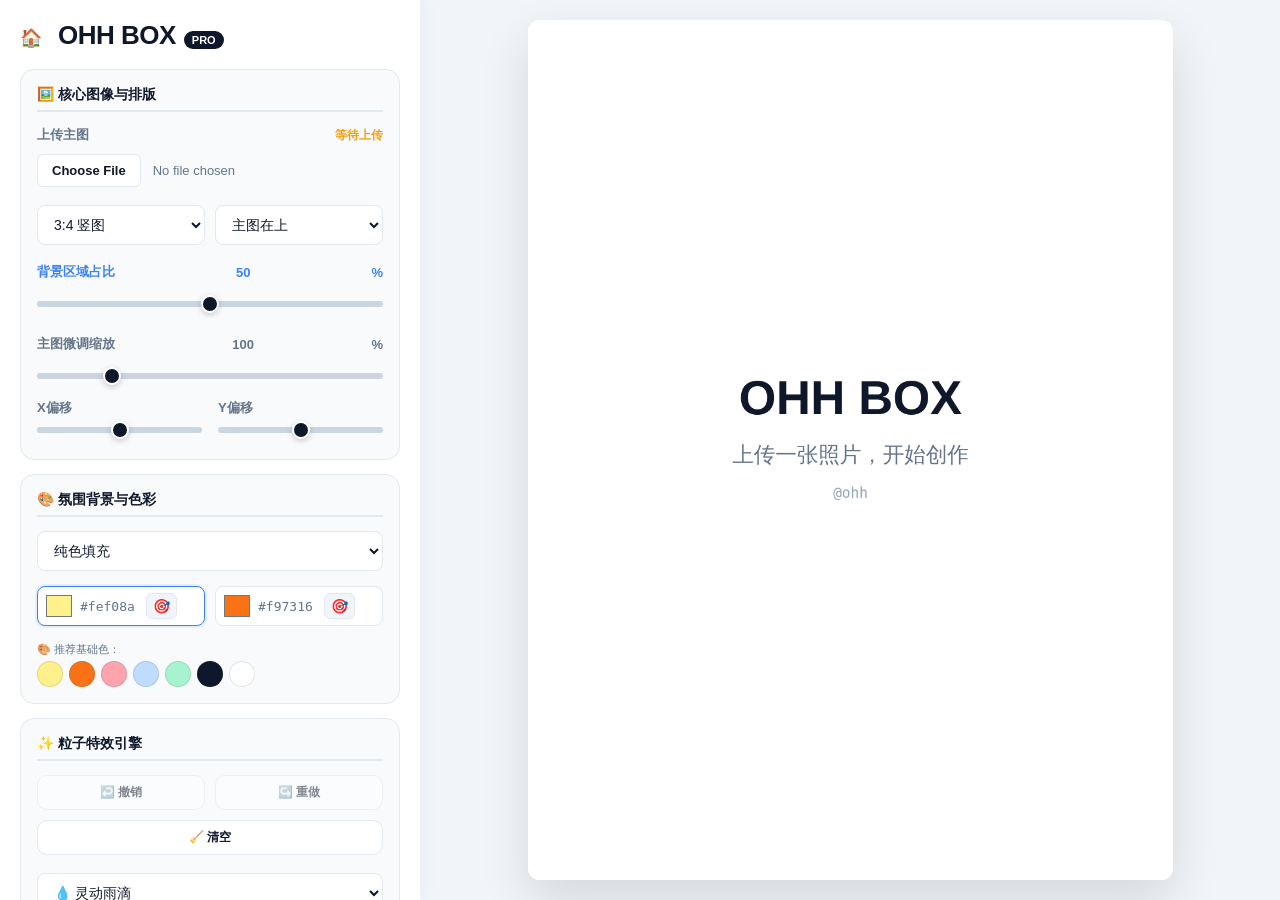
==== ohh-box/index.html @ a3970f1c "升级为工具箱模式，加入导航中心" ====
<!DOCTYPE html>
<html lang="zh-CN">
<head>
    <meta charset="UTF-8">
    <meta name="viewport" content="width=device-width, initial-scale=1.0, maximum-scale=1.0, user-scalable=no">
    <title>OHH BOX - 高阶排版与动效引擎</title>
    <link rel="stylesheet" href="style.css">
</head>
<body>
    <div id="toast">🎯 请点击右侧画面提取颜色</div>

    <div class="sidebar">
        <div class="header">
    <a href="../index.html" style="text-decoration:none; font-size:18px; margin-right:8px;">🏠</a>
    <h1 class="brand">OHH BOX</h1>
    <span class="brand-tag">PRO</span>
</div>
        
        <div class="setting-card">
            <div class="card-title">🖼️ 核心图像与排版</div>
            <label>上传主图 <span id="imgStatus" style="color: #f59e0b; font-size: 12px;">等待上传</span></label>
            <input type="file" id="imageUpload" accept="image/*">
            <div style="display:flex; gap:10px; margin-top:8px;">
                <select id="canvasRatio" style="flex:1;"><option value="3:4">3:4 竖图</option><option value="1:1">1:1 正方</option><option value="4:3">4:3 横图</option><option value="9:16">9:16 视频</option></select>
                <select id="layoutDir" style="flex:1;"><option value="top">主图在上</option><option value="bottom">主图在下</option><option value="left">主图在左</option><option value="right">主图在右</option></select>
            </div>
            <label style="margin-top:8px; color: var(--accent);">背景区域占比 <span id="bgSplitRatioVal">50</span>%</label>
            <input type="range" id="bgSplitRatio" min="10" max="90" value="50">
            <label style="margin-top:8px;">主图微调缩放 <span id="imgScaleVal">100</span>%</label>
            <input type="range" id="imgScale" min="50" max="300" value="100">
            <div style="display:flex; gap:16px;">
                <div style="flex:1"><label>X偏移</label><input type="range" id="imgOffsetX" min="-400" max="400" value="0"></div>
                <div style="flex:1"><label>Y偏移</label><input type="range" id="imgOffsetY" min="-400" max="400" value="0"></div>
            </div>
        </div>

        <div class="setting-card">
            <div class="card-title">🎨 氛围背景与色彩</div>
            <select id="bgType"><option value="solid">纯色填充</option><option value="gradient">平滑渐变</option><option value="stripes">艺术条纹</option><option value="image">自定义背景图</option></select>
            <div id="imageControls" style="display:none; margin-top:5px;"><input type="file" id="bgImageUpload" accept="image/*"></div>
            
            <div style="display:flex; gap:10px; margin-top:5px;" id="colorControls">
                <div class="color-picker-wrapper active" id="wrapColor1">
                    <input type="color" id="color1" value="#fef08a">
                    <input type="text" id="color1Hex" class="color-hex" value="#fef08a">
                    <button class="btn-picker" id="pickColor1" title="在图片上提取颜色">🎯</button>
                </div>
                <div class="color-picker-wrapper" id="wrapColor2">
                    <input type="color" id="color2" value="#f97316">
                    <input type="text" id="color2Hex" class="color-hex" value="#f97316">
                    <button class="btn-picker" id="pickColor2" title="在图片上提取颜色">🎯</button>
                </div>
            </div>
            
            <div id="colorHistoryArea" style="display:none; margin-top: 6px; padding-top: 6px; border-top: 1px dashed var(--border);">
                <div style="font-size: 11px; color: var(--text-sub); margin-bottom: 4px;">🕒 历史取色 (点击应用)：</div>
                <div class="quick-palette" id="historyPalette"></div>
            </div>

            <div id="quickPaletteArea" style="margin-top: 6px;">
                <div style="font-size: 11px; color: var(--text-sub); margin-bottom: 4px;">🎨 推荐基础色：</div>
                <div class="quick-palette">
                    <div class="swatch" data-c="#fef08a" style="background:#fef08a;"></div>
                    <div class="swatch" data-c="#f97316" style="background:#f97316;"></div>
                    <div class="swatch" data-c="#fda4af" style="background:#fda4af;"></div>
                    <div class="swatch" data-c="#bfdbfe" style="background:#bfdbfe;"></div>
                    <div class="swatch" data-c="#a7f3d0" style="background:#a7f3d0;"></div>
                    <div class="swatch" data-c="#0f172a" style="background:#0f172a;"></div>
                    <div class="swatch" data-c="#ffffff" style="background:#ffffff;"></div>
                </div>
            </div>

            <div id="stripeControls" style="display:none; margin-top: 8px;">
                <label>条纹粗细/疏密 <span id="stripeDensityVal">40</span>px</label>
                <input type="range" id="stripeDensity" min="10" max="150" value="40">
            </div>
        </div>

        <div class="setting-card">
            <div class="card-title">✨ 粒子特效引擎</div>
            
            <div class="btn-group" style="margin-bottom: 8px;">
                <button class="btn btn-secondary" id="undoBtn" style="padding: 8px; font-size: 12px; opacity: 0.5;" disabled>↩️ 撤销</button>
                <button class="btn btn-secondary" id="redoBtn" style="padding: 8px; font-size: 12px; opacity: 0.5;" disabled>↪️ 重做</button>
                <button class="btn btn-secondary" id="clearBtn" style="padding: 8px; font-size: 12px;">🧹 清空</button>
            </div>

            <div style="display:flex; gap:10px;">
                <select id="shapeType" style="flex:2;">
                    <option value="drop">💧 灵动雨滴</option><option value="star">⭐ 经典星星</option><option value="heart">❤️ 浪漫爱心</option>
                    <option value="leaf">🍃 飘落树叶</option><option value="moon">🌙 弯弯月牙</option><option value="circle">⏺️ 饱满圆点</option>
                    <option value="square">⏹️ 现代正方</option><option value="diamond">♦️ 锐利菱形</option><option value="triangle">🔺 锐利三角</option>
                    <option value="text">✍️ 文字/Emoji</option>
                    <option value="custom">🧩 自定义上传形状</option>
                </select>
                <input type="text" id="customText" value="OHH" style="display:none; flex:1;" placeholder="输入文字">
            </div>
            
            <div id="customShapeUploadWrapper" style="display:none; margin-top: 8px; padding: 8px; background: #f8fafc; border-radius: 6px; border: 1px dashed var(--border);">
                <label style="font-size:11px; margin-bottom:4px;">上传透明底图片或SVG作为形状：</label>
                <input type="file" id="customShapeUpload" accept="image/png, image/svg+xml, image/webp">
            </div>
            
            <label style="margin-top:8px;">一键满屏粒子数 <span id="particleCountVal">30</span></label>
            <input type="range" id="particleCount" min="5" max="150" value="30">
            <label style="margin-top:8px;">画笔发散范围 (随手画) <span id="scatterVal">40</span>px</label>
            <input type="range" id="scatter" min="0" max="150" value="40">
            
            <div style="display:flex; gap:16px; margin-top:8px;">
                <div style="flex:1"><label>基础大小 <span id="sizeVal">35</span></label><input type="range" id="sizeRange" min="15" max="150" value="35"></div>
                <div style="flex:1"><label style="color: var(--accent);">大小差异 <span id="sizeVarVal">50</span>%</label><input type="range" id="sizeVar" min="0" max="100" value="50"></div>
            </div>
            
            <label style="margin-top:4px;">边缘羽化 <span id="featherVal">10</span></label>
            <input type="range" id="featherRange" min="0" max="40" value="10">
            <label style="margin-top:8px; cursor:pointer;"><input type="checkbox" id="unifiedRotation" style="margin-right:8px;">锁定形状统一朝向</label>
            <div id="angleControl" style="display:none; margin-top:4px;"><input type="range" id="angleRange" min="0" max="360" value="0"></div>
        </div>

        <div class="setting-card" style="border-color: var(--accent); border-width: 2px;">
            <div class="card-title" style="color: var(--accent);">🎬 动效与导出 (Live)</div>
            <div class="btn-group">
                <button class="btn btn-secondary" id="randomBtn">🎲 随机满屏</button>
                <button class="btn btn-secondary" id="previewAnimBtn">▶️ 预览动效</button>
                <button class="btn btn-primary" id="downloadPngBtn" style="width:100%;">🖼️ 导出高清静态图 (PNG)</button>
                <button class="btn btn-danger" id="recordAnimBtn" style="width:100%;">🎥 导出动态实况视频 (MP4)</button>
            </div>
        </div>
    </div>
    <div class="preview-area"><canvas id="mainCanvas"></canvas></div>

    <script src="main.js"></script>
</body>
</html>
---- ohh-box/style.css ----
:root { --bg-body: #f1f5f9; --panel-bg: #ffffff; --text-main: #0f172a; --text-sub: #64748b; --border: #e2e8f0; --primary: #0f172a; --primary-hover: #334155; --accent: #3b82f6; --radius: 14px; }
body { margin: 0; font-family: -apple-system, BlinkMacSystemFont, "Segoe UI", Roboto, sans-serif; background: var(--bg-body); display: flex; height: 100vh; overflow: hidden; color: var(--text-main); flex-direction: row; }

.sidebar { width: 380px; background: var(--panel-bg); padding: 20px; box-shadow: 2px 0 20px rgba(0,0,0,0.04); overflow-y: auto; display: flex; flex-direction: column; gap: 14px; z-index: 10; }
.sidebar::-webkit-scrollbar { width: 6px; } .sidebar::-webkit-scrollbar-thumb { background-color: #cbd5e1; border-radius: 10px; }
.preview-area { flex: 1; display: flex; align-items: center; justify-content: center; padding: 20px; position: relative; }

.header { display: flex; align-items: baseline; gap: 8px; margin-bottom: 4px; }
.brand { margin: 0; font-size: 26px; font-weight: 900; letter-spacing: -0.5px; }
.brand-tag { font-size: 11px; font-weight: 600; background: var(--primary); color: white; padding: 3px 8px; border-radius: 20px; }

.setting-card { background: #f8fafc; padding: 16px; border-radius: var(--radius); border: 1px solid var(--border); display: flex; flex-direction: column; gap: 10px; }
.card-title { font-size: 14px; font-weight: 700; color: var(--text-main); display: flex; align-items: center; gap: 6px; margin-bottom: 4px; border-bottom: 2px solid var(--border); padding-bottom: 6px;}

label { font-size: 13px; font-weight: 600; color: var(--text-sub); display: flex; justify-content: space-between; align-items: center;}
select, input[type="text"] { width: 100%; padding: 10px 12px; border: 1px solid var(--border); border-radius: 8px; font-size: 14px; background: white; color: var(--text-main); font-weight: 500; outline: none; transition: border-color 0.2s; box-sizing: border-box;}

.color-picker-wrapper { display: flex; align-items: center; gap: 6px; flex: 1; background: white; border: 1px solid var(--border); border-radius: 8px; padding: 4px 6px; overflow: hidden; transition: border-color 0.2s;}
.color-picker-wrapper.active { border-color: var(--accent); box-shadow: 0 0 0 2px rgba(59, 130, 246, 0.1); }
input[type="color"] { border: none; border-radius: 4px; width: 30px; height: 30px; cursor: pointer; background: white; padding: 0; }
.color-hex { border: none !important; padding: 0 !important; width: 60px !important; font-size: 13px !important; font-family: monospace; color: var(--text-sub) !important; background: transparent !important; }
.btn-picker { background: #f1f5f9; border: 1px solid var(--border); border-radius: 6px; padding: 4px 6px; cursor: pointer; font-size: 14px; display: flex; align-items: center; justify-content: center; transition: 0.2s;}
.btn-picker:hover { background: #e2e8f0; }

.quick-palette { display: flex; gap: 6px; margin-top: 4px; flex-wrap: wrap;}
.swatch { width: 24px; height: 24px; border-radius: 50%; cursor: pointer; border: 1px solid rgba(0,0,0,0.1); transition: transform 0.1s;}
.swatch:active { transform: scale(0.8); }

input[type="range"] { width: 100%; height: 6px; background: #cbd5e1; border-radius: 4px; outline: none; -webkit-appearance: none; margin: 10px 0; }
input[type="range"]::-webkit-slider-thumb { -webkit-appearance: none; width: 18px; height: 18px; background: var(--primary); border-radius: 50%; cursor: pointer; border: 2px solid white; box-shadow: 0 2px 6px rgba(0,0,0,0.2); }

input[type="file"] { font-size: 13px; color: var(--text-sub); }
input[type="file"]::file-selector-button { border: none; background: white; border: 1px solid var(--border); padding: 8px 14px; border-radius: 6px; color: var(--text-main); cursor: pointer; font-weight: 600; margin-right: 12px; transition: 0.2s; }

.btn-group { display: flex; gap: 10px; flex-wrap: wrap;}
.btn { flex: 1; min-width: 45%; border: none; padding: 12px; border-radius: 10px; cursor: pointer; font-weight: 700; font-size: 14px; transition: all 0.2s; display: flex; justify-content: center; align-items: center; gap: 6px; }
.btn:active { transform: scale(0.98); }
.btn-primary { background: var(--primary); color: white; }
.btn-success { background: #10b981; color: white; }
.btn-secondary { background: white; color: var(--text-main); border: 1px solid var(--border); }
.btn-danger { background: #ef4444; color: white; }

canvas { display: block; max-width: 100%; max-height: 100%; object-fit: contain; box-shadow: 0 20px 50px rgba(0,0,0,0.12); border-radius: 12px; background: white; touch-action: none; cursor: crosshair;}

#toast { position: fixed; top: 20px; left: 50%; transform: translateX(-50%); background: rgba(15, 23, 42, 0.9); color: white; padding: 12px 24px; border-radius: 30px; z-index: 1000; display: none; font-size: 14px; font-weight: bold; pointer-events: none; box-shadow: 0 10px 25px rgba(0,0,0,0.2); animation: pop 0.3s cubic-bezier(0.18, 0.89, 0.32, 1.28); }
@keyframes pop { 0% { transform: translate(-50%, -20px) scale(0.8); opacity: 0; } 100% { transform: translate(-50%, 0) scale(1); opacity: 1; } }

@media (max-width: 768px) {
    body { flex-direction: column; }
    .sidebar { width: 100%; height: 50vh; order: 2; padding: 16px; box-sizing: border-box; box-shadow: 0 -10px 20px rgba(0,0,0,0.05); border-radius: 20px 20px 0 0; }
    .preview-area { height: 50vh; order: 1; padding: 16px; }
    .header { justify-content: center; margin-bottom: 10px;}
}
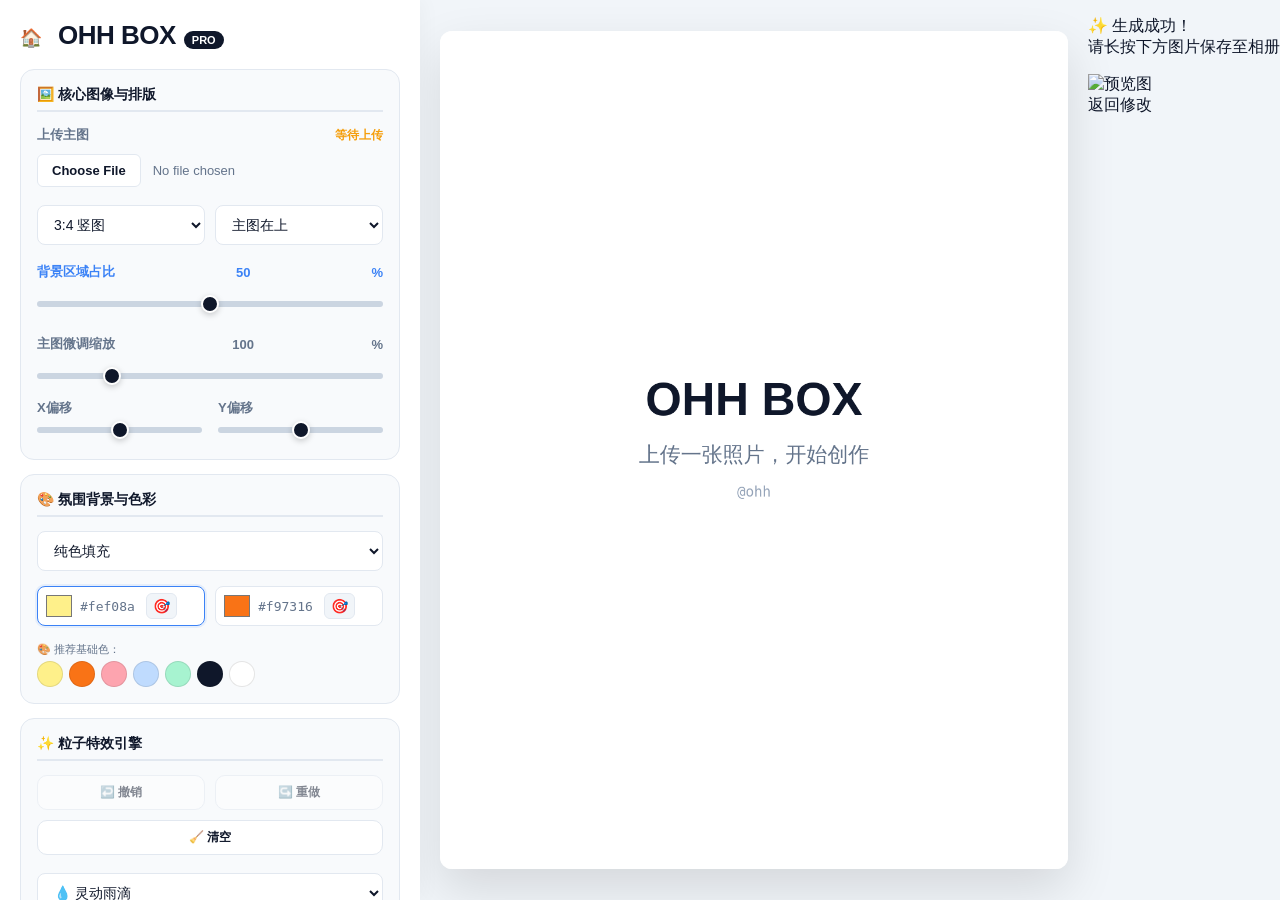
==== commit 87768633: "Update index.html" ====
--- a/ohh-box/index.html
+++ b/ohh-box/index.html
@@ -127,8 +127,14 @@
             </div>
         </div>
     </div>
-    <div class="preview-area"><canvas id="mainCanvas"></canvas></div>
+  </div> <div class="preview-area"><canvas id="mainCanvas"></canvas></div>
+
+    <div id="wechat-preview-mask">
+        <p class="wechat-tip">✨ 生成成功！<br>请长按下方图片保存至相册</p>
+        <img id="wechat-preview-img" src="" alt="预览图">
+        <div class="close-mask" onclick="document.getElementById('wechat-preview-mask').style.display='none'">返回修改</div>
+    </div>
 
     <script src="main.js"></script>
 </body>
-</html>+</html>
